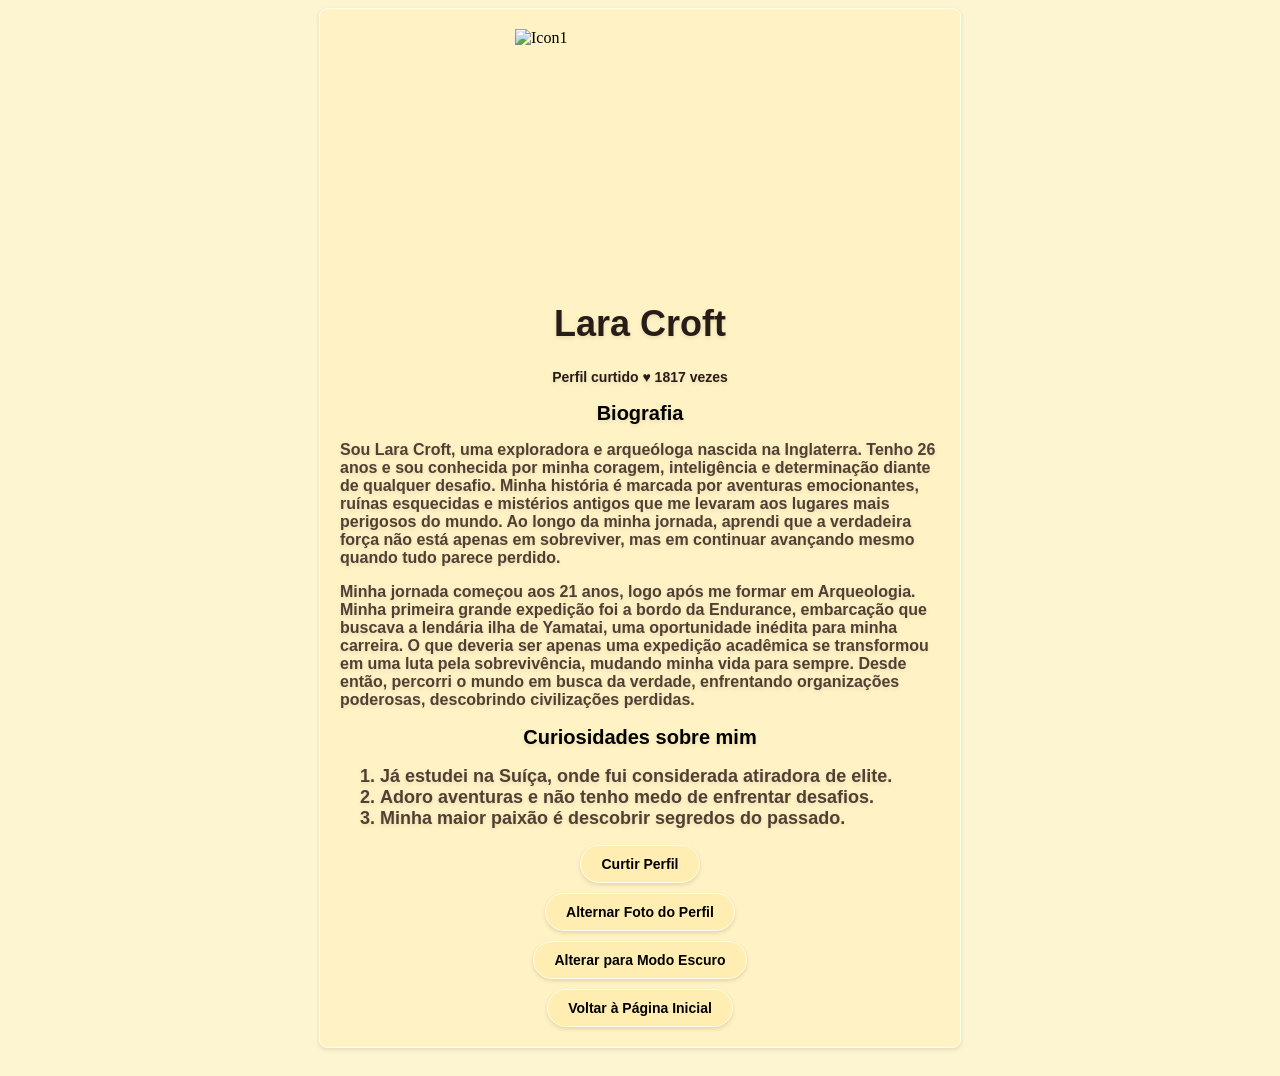
==== Portfolio.html @ 3c0066e9 "Adicionando" ====
<!DOCTYPE html>
<html lang="pt-br">
<head>

    <meta charset="UTF-8">
    <meta name="viewport" content="width=device-width, initial-scale=1.0">
    <title>Portfolio</title>
    <link rel="stylesheet" href="Portfolio.css">
    

</head>
<body>

<div class="caixa">

    <div class="icon">
    <img id="icon1" src="Imagens/Icon1.png" alt="Icon1">
   </div>

   <h1>Lara Croft</h1>

   <h3>Perfil curtido ♥ <span id="curtida">1817</span> vezes</h3>

   <h2>Biografia</h2>
   <p>Sou Lara Croft, uma exploradora e arqueóloga nascida na Inglaterra. Tenho 26 anos e sou conhecida por minha coragem, inteligência e determinação diante de qualquer desafio. Minha história é marcada por aventuras emocionantes, ruínas esquecidas e mistérios antigos que me levaram aos lugares mais perigosos do mundo. Ao longo da minha jornada, aprendi que a verdadeira força não está apenas em sobreviver, mas em continuar avançando mesmo quando tudo parece perdido.</p>
   <p>Minha jornada começou aos 21 anos, logo após me formar em Arqueologia. Minha primeira grande expedição foi a bordo da Endurance, embarcação que buscava a lendária ilha de Yamatai, uma oportunidade inédita para minha carreira. O que deveria ser apenas uma expedição acadêmica se transformou em uma luta pela sobrevivência, mudando minha vida para sempre. Desde então, percorri o mundo em busca da verdade, enfrentando organizações poderosas, descobrindo civilizações perdidas.</p>

   <h2>Curiosidades sobre mim</h2>
   <ol>
   <li>Já estudei na Suíça, onde fui considerada atiradora de elite.</li>
   <li>Adoro aventuras e não tenho medo de enfrentar desafios.</li>
   <li>Minha maior paixão é descobrir segredos do passado.</li>
   </ol>

   <button id="curtir" onclick="curtir()" class="curtir">Curtir Perfil</button>
   <button onclick="alterar()" class="alterar">Alternar Foto do Perfil</button>  
   <button onclick="modoescuro()" class="modoescuro">Alterar para Modo Escuro</button>
   <button onclick="window.open('Inicialportfolio.html', '_blank')" class="voltar">Voltar à Página Inicial</button>

<script src="Portfolio.js" defer></script>
</body>
</html>
---- Portfolio.css ----
body {
    background-color: #fdf5d1;
    display: flex;
    flex-direction: column;
    align-items: center;
}

.icon {
    width: 250px;
    height: 250px;
    margin-left: auto;
    margin-right: auto;
}

.icon img {
    width: 100%;
    height: 100%;
    object-fit: cover;
}

.alterar {
    background-color: #ffedb1;
    color: #000000;
    padding: 10px 20px;
    font-weight: bold;
    font-size: 14px;
    border: 1px solid #ffffe5;
    border-radius: 20px;
    cursor: pointer;
    box-shadow: 0 2px 4px rgba(0, 0, 0, 0.123);
    display: block;
    margin-top: 10px;
    margin-left: auto;
    margin-right: auto;
}

.alterar:hover {
  background-color: #ffeaa6;
  color: #1a1918;
}

.alterar:active {
  background-color: #ecdeb5;
  color: #000000;
}

.curtir {
    background-color: #ffedb1;
    color: #000000;
    padding: 10px 20px;
    font-weight: bold;
    font-size: 14px;
    border: 1px solid #ffffe5;
    border-radius: 20px;
    cursor: pointer;
    box-shadow: 0 2px 4px rgba(0, 0, 0, 0.123);
    display: block;
    margin-top: 10px;
    margin-left: auto;
    margin-right: auto;
}

.curtir:hover {
  background-color: #ffeaa6;
  color: #1a1918;
}

.curtir:active {
  background-color: #ecdeb5;
  color: #000000;
}

.modoescuro {
    background-color: #ffedb1;
    color: #000000;
    padding: 10px 20px;
    font-weight: bold;
    font-size: 14px;
    border: 1px solid #ffffe5;
    border-radius: 20px;
    cursor: pointer;
    box-shadow: 0 2px 4px rgba(0, 0, 0, 0.123);
    display: block;
    margin-top: 10px;
    margin-left: auto;
    margin-right: auto;
}

.modoescuro:hover {
  background-color: #ffeaa6;
  color: #1a1918;
}

.modoescuro:active {
  background-color: #ecdeb5;
  color: #000000;
}

.voltar {
    background-color: #ffedb1;
    color: #000000;
    padding: 10px 20px;
    font-weight: bold;
    font-size: 14px;
    border: 1px solid #ffffe5;
    border-radius: 20px;
    cursor: pointer;
    box-shadow: 0 2px 4px rgba(0, 0, 0, 0.123);
    display: block;
    margin-top: 10px;
    margin-left: auto;
    margin-right: auto;
}

.voltar:hover {
  background-color: #ffeaa6;
  color: #1a1918;
}

.voltar:active {
  background-color: #ecdeb5;
  color: #000000;
}

h1 {
   color: #271c17;
   text-align: center;
   font-family: 'Arial', sans-serif;
   font-size: 36px;
   text-shadow: 0 2px 4px rgba(0, 0, 0, 0.1);
}

h2 {
   color: #000000;
   text-align: center;
   font-family: 'Arial', sans-serif;
   font-size: 20px;
   text-shadow: 0 2px 4px rgba(0, 0, 0, 0.1);
}

p {
   color: #523f34;
   font-family: 'Arial', sans-serif;
   font-weight: bold;
   font-size: 16px;
   text-shadow: 0 2px 4px rgba(0, 0, 0, 0.1);
}

h3 {
   color: #271c17;
   text-align: center;
   font-family: 'Arial', sans-serif;
   font-size: 14px;
   text-shadow: 0 2px 4px rgba(0, 0, 0, 0.1);
}

li {
   color: #523f34;
   font-family: 'Arial', sans-serif;
   font-weight: bold;
   font-size: 18px;
   text-shadow: 0 2px 4px rgba(0, 0, 0, 0.1);
}

.caixa {
    background-color: rgb(255, 243, 197);
    padding: 20px;
    border: 1px solid #ffffe5;
    border-radius: 8px;
    box-shadow: 0 2px 4px rgba(0, 0, 0, 0.1);
    margin-bottom: 20px;
    max-width: 600px;
    flex-direction: column;
    align-items: center;
}

.escuro {
    background-color: #1a1918;
    color: #fdf5d1;
}

.escuro h2, .escuro h3{
    color: #fdf5d1;
}

.escuro h1{
    color: #fffef8;
}

.escuro p, .escuro li{
    color: #bea796;
}

.escuro .alterar, .escuro .curtir, .escuro .modoescuro, .escuro .voltar {
    background-color: #3a3a3a;
    color: #fdf5d1;
    border-color: #2c2b2a;
}

.escuro .caixa {
    background-color: #2c2b2a;
    border-color: #3a3a3a;
}

/* ------------ parte da pagina inicial ------------ */

.perfis {
    background-color: #fff3c5;
    padding: 20px;
    border: 1px solid #ffffe5;
    border-radius: 8px;
    box-shadow: 0 2px 4px rgba(0, 0, 0, 0.1);
    margin-bottom: 20px;
    max-width: 600px;
    display: grid;
    grid-template-columns: 150px minmax(0, 1fr);
    column-gap: 20px;
    row-gap: 8px;
    align-items: center;
}

.nome {
   grid-column: 2;
   grid-row: 1;
   margin: 0;
   color: #271c17;
   text-align: left;
   font-family: 'Arial', sans-serif;
   font-size: 36px;
   text-shadow: 0 2px 4px rgba(0, 0, 0, 0.1);
}

.fotoperfil {
    grid-column: 1;
    grid-row: 1 / span 3;
    width: 150px;
    height: 150px;
    border-radius: 50%;
    object-fit: cover;
    margin: 0;
}

.verperfil {
    grid-column: 2;
    grid-row: 3;
    justify-self: start;
    background-color: #ffedb1;
    color: #000000;
    padding: 10px 20px;
    font-weight: bold;
    font-size: 14px;
    border: 1px solid #ffffe5;
    border-radius: 20px;
    cursor: pointer;
    box-shadow: 0 2px 4px rgba(0, 0, 0, 0.123);
}

.verperfil:hover {
  background-color: #ffeaa6;
  color: #1a1918;
}

.verperfil:active {
  background-color: #ecdeb5;
  color: #000000;
}

.biografia {
    grid-column: 2;
    grid-row: 2;
    margin: 0;
    color: #523f34;
    font-family: 'Arial', sans-serif;
    font-weight: bold;
    font-size: 16px;
    text-shadow: 0 2px 4px rgba(0, 0, 0, 0.1);
    align-items: center;
}
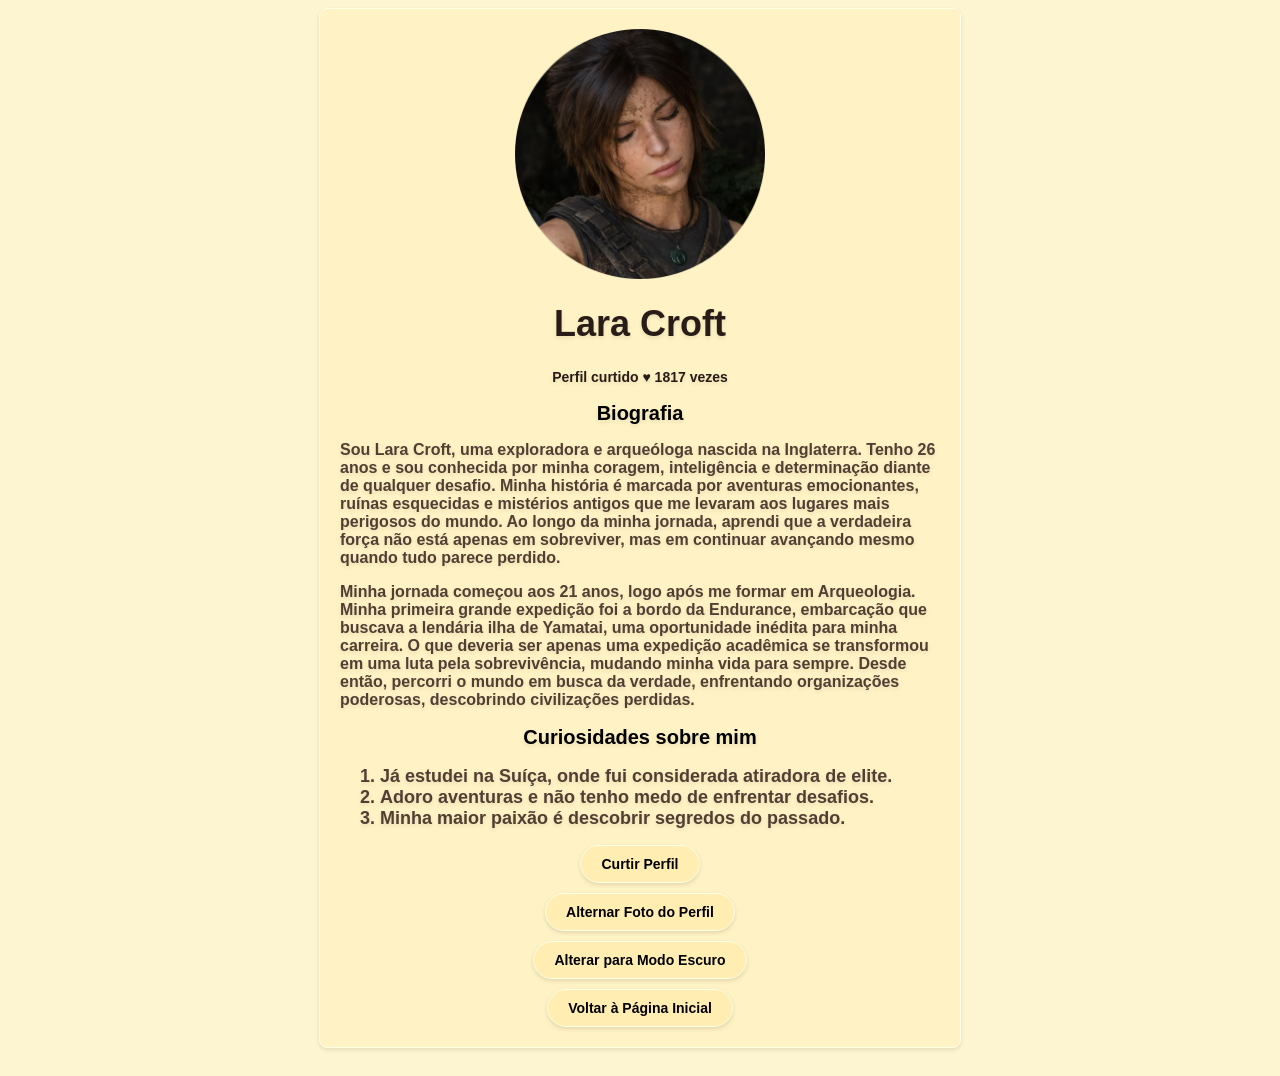
==== commit d575e178: "Refactor: Organize project structure and modernize code - Move images to /Imagens folder - Consolida" ====
--- a/Portfolio.html
+++ b/Portfolio.html
@@ -1,42 +1,38 @@
 <!DOCTYPE html>
 <html lang="pt-br">
 <head>
-
     <meta charset="UTF-8">
     <meta name="viewport" content="width=device-width, initial-scale=1.0">
-    <title>Portfolio</title>
+    <title>Portfolio - Lara Croft</title>
     <link rel="stylesheet" href="Portfolio.css">
-    
-
 </head>
 <body>
 
 <div class="caixa">
+    <div class="icon">
+        <img id="icon1" src="Imagens/Icon1.png" alt="Lara Croft">
+    </div>
 
-    <div class="icon">
-    <img id="icon1" src="Imagens/Icon1.png" alt="Icon1">
-   </div>
+    <h1>Lara Croft</h1>
+    <h3>Perfil curtido ♥ <span id="curtida">1817</span> vezes</h3>
 
-   <h1>Lara Croft</h1>
+    <h2>Biografia</h2>
+    <p>Sou Lara Croft, uma exploradora e arqueóloga nascida na Inglaterra. Tenho 26 anos e sou conhecida por minha coragem, inteligência e determinação diante de qualquer desafio. Minha história é marcada por aventuras emocionantes, ruínas esquecidas e mistérios antigos que me levaram aos lugares mais perigosos do mundo. Ao longo da minha jornada, aprendi que a verdadeira força não está apenas em sobreviver, mas em continuar avançando mesmo quando tudo parece perdido.</p>
+    <p>Minha jornada começou aos 21 anos, logo após me formar em Arqueologia. Minha primeira grande expedição foi a bordo da Endurance, embarcação que buscava a lendária ilha de Yamatai, uma oportunidade inédita para minha carreira. O que deveria ser apenas uma expedição acadêmica se transformou em uma luta pela sobrevivência, mudando minha vida para sempre. Desde então, percorri o mundo em busca da verdade, enfrentando organizações poderosas, descobrindo civilizações perdidas.</p>
 
-   <h3>Perfil curtido ♥ <span id="curtida">1817</span> vezes</h3>
+    <h2>Curiosidades sobre mim</h2>
+    <ol>
+        <li>Já estudei na Suíça, onde fui considerada atiradora de elite.</li>
+        <li>Adoro aventuras e não tenho medo de enfrentar desafios.</li>
+        <li>Minha maior paixão é descobrir segredos do passado.</li>
+    </ol>
 
-   <h2>Biografia</h2>
-   <p>Sou Lara Croft, uma exploradora e arqueóloga nascida na Inglaterra. Tenho 26 anos e sou conhecida por minha coragem, inteligência e determinação diante de qualquer desafio. Minha história é marcada por aventuras emocionantes, ruínas esquecidas e mistérios antigos que me levaram aos lugares mais perigosos do mundo. Ao longo da minha jornada, aprendi que a verdadeira força não está apenas em sobreviver, mas em continuar avançando mesmo quando tudo parece perdido.</p>
-   <p>Minha jornada começou aos 21 anos, logo após me formar em Arqueologia. Minha primeira grande expedição foi a bordo da Endurance, embarcação que buscava a lendária ilha de Yamatai, uma oportunidade inédita para minha carreira. O que deveria ser apenas uma expedição acadêmica se transformou em uma luta pela sobrevivência, mudando minha vida para sempre. Desde então, percorri o mundo em busca da verdade, enfrentando organizações poderosas, descobrindo civilizações perdidas.</p>
-
-   <h2>Curiosidades sobre mim</h2>
-   <ol>
-   <li>Já estudei na Suíça, onde fui considerada atiradora de elite.</li>
-   <li>Adoro aventuras e não tenho medo de enfrentar desafios.</li>
-   <li>Minha maior paixão é descobrir segredos do passado.</li>
-   </ol>
-
-   <button id="curtir" onclick="curtir()" class="curtir">Curtir Perfil</button>
-   <button onclick="alterar()" class="alterar">Alternar Foto do Perfil</button>  
-   <button onclick="modoescuro()" class="modoescuro">Alterar para Modo Escuro</button>
-   <button onclick="window.open('Inicialportfolio.html', '_blank')" class="voltar">Voltar à Página Inicial</button>
+    <button id="curtir" class="curtir">Curtir Perfil</button>
+    <button class="alterar">Alternar Foto do Perfil</button>  
+    <button class="modoescuro">Alterar para Modo Escuro</button>
+    <button class="voltar">Voltar à Página Inicial</button>
+</div>
 
 <script src="Portfolio.js" defer></script>
 </body>
-</html> +</html> 
--- a/Portfolio.css
+++ b/Portfolio.css
@@ -18,7 +18,7 @@
     object-fit: cover;
 }
 
-.alterar {
+.alterar, .curtir, .modoescuro, .voltar, .verperfil {
     background-color: #ffedb1;
     color: #000000;
     padding: 10px 20px;
@@ -29,97 +29,22 @@
     cursor: pointer;
     box-shadow: 0 2px 4px rgba(0, 0, 0, 0.123);
     display: block;
-    margin-top: 10px;
-    margin-left: auto;
-    margin-right: auto;
+    margin: 10px auto 0;
 }
 
-.alterar:hover {
+.alterar:hover, .curtir:hover, .modoescuro:hover, .voltar:hover, .verperfil:hover {
   background-color: #ffeaa6;
   color: #1a1918;
 }
 
-.alterar:active {
+.alterar:active, .curtir:active, .modoescuro:active, .voltar:active, .verperfil:active {
   background-color: #ecdeb5;
   color: #000000;
 }
 
-.curtir {
-    background-color: #ffedb1;
-    color: #000000;
-    padding: 10px 20px;
-    font-weight: bold;
-    font-size: 14px;
-    border: 1px solid #ffffe5;
-    border-radius: 20px;
-    cursor: pointer;
-    box-shadow: 0 2px 4px rgba(0, 0, 0, 0.123);
-    display: block;
-    margin-top: 10px;
-    margin-left: auto;
-    margin-right: auto;
-}
-
-.curtir:hover {
-  background-color: #ffeaa6;
-  color: #1a1918;
-}
-
-.curtir:active {
-  background-color: #ecdeb5;
-  color: #000000;
-}
-
-.modoescuro {
-    background-color: #ffedb1;
-    color: #000000;
-    padding: 10px 20px;
-    font-weight: bold;
-    font-size: 14px;
-    border: 1px solid #ffffe5;
-    border-radius: 20px;
-    cursor: pointer;
-    box-shadow: 0 2px 4px rgba(0, 0, 0, 0.123);
-    display: block;
-    margin-top: 10px;
-    margin-left: auto;
-    margin-right: auto;
-}
-
-.modoescuro:hover {
-  background-color: #ffeaa6;
-  color: #1a1918;
-}
-
-.modoescuro:active {
-  background-color: #ecdeb5;
-  color: #000000;
-}
-
-.voltar {
-    background-color: #ffedb1;
-    color: #000000;
-    padding: 10px 20px;
-    font-weight: bold;
-    font-size: 14px;
-    border: 1px solid #ffffe5;
-    border-radius: 20px;
-    cursor: pointer;
-    box-shadow: 0 2px 4px rgba(0, 0, 0, 0.123);
-    display: block;
-    margin-top: 10px;
-    margin-left: auto;
-    margin-right: auto;
-}
-
-.voltar:hover {
-  background-color: #ffeaa6;
-  color: #1a1918;
-}
-
-.voltar:active {
-  background-color: #ecdeb5;
-  color: #000000;
+.verperfil {
+    margin: 0;
+    justify-self: start;
 }
 
 h1 {
@@ -240,31 +165,6 @@
     margin: 0;
 }
 
-.verperfil {
-    grid-column: 2;
-    grid-row: 3;
-    justify-self: start;
-    background-color: #ffedb1;
-    color: #000000;
-    padding: 10px 20px;
-    font-weight: bold;
-    font-size: 14px;
-    border: 1px solid #ffffe5;
-    border-radius: 20px;
-    cursor: pointer;
-    box-shadow: 0 2px 4px rgba(0, 0, 0, 0.123);
-}
-
-.verperfil:hover {
-  background-color: #ffeaa6;
-  color: #1a1918;
-}
-
-.verperfil:active {
-  background-color: #ecdeb5;
-  color: #000000;
-}
-
 .biografia {
     grid-column: 2;
     grid-row: 2;
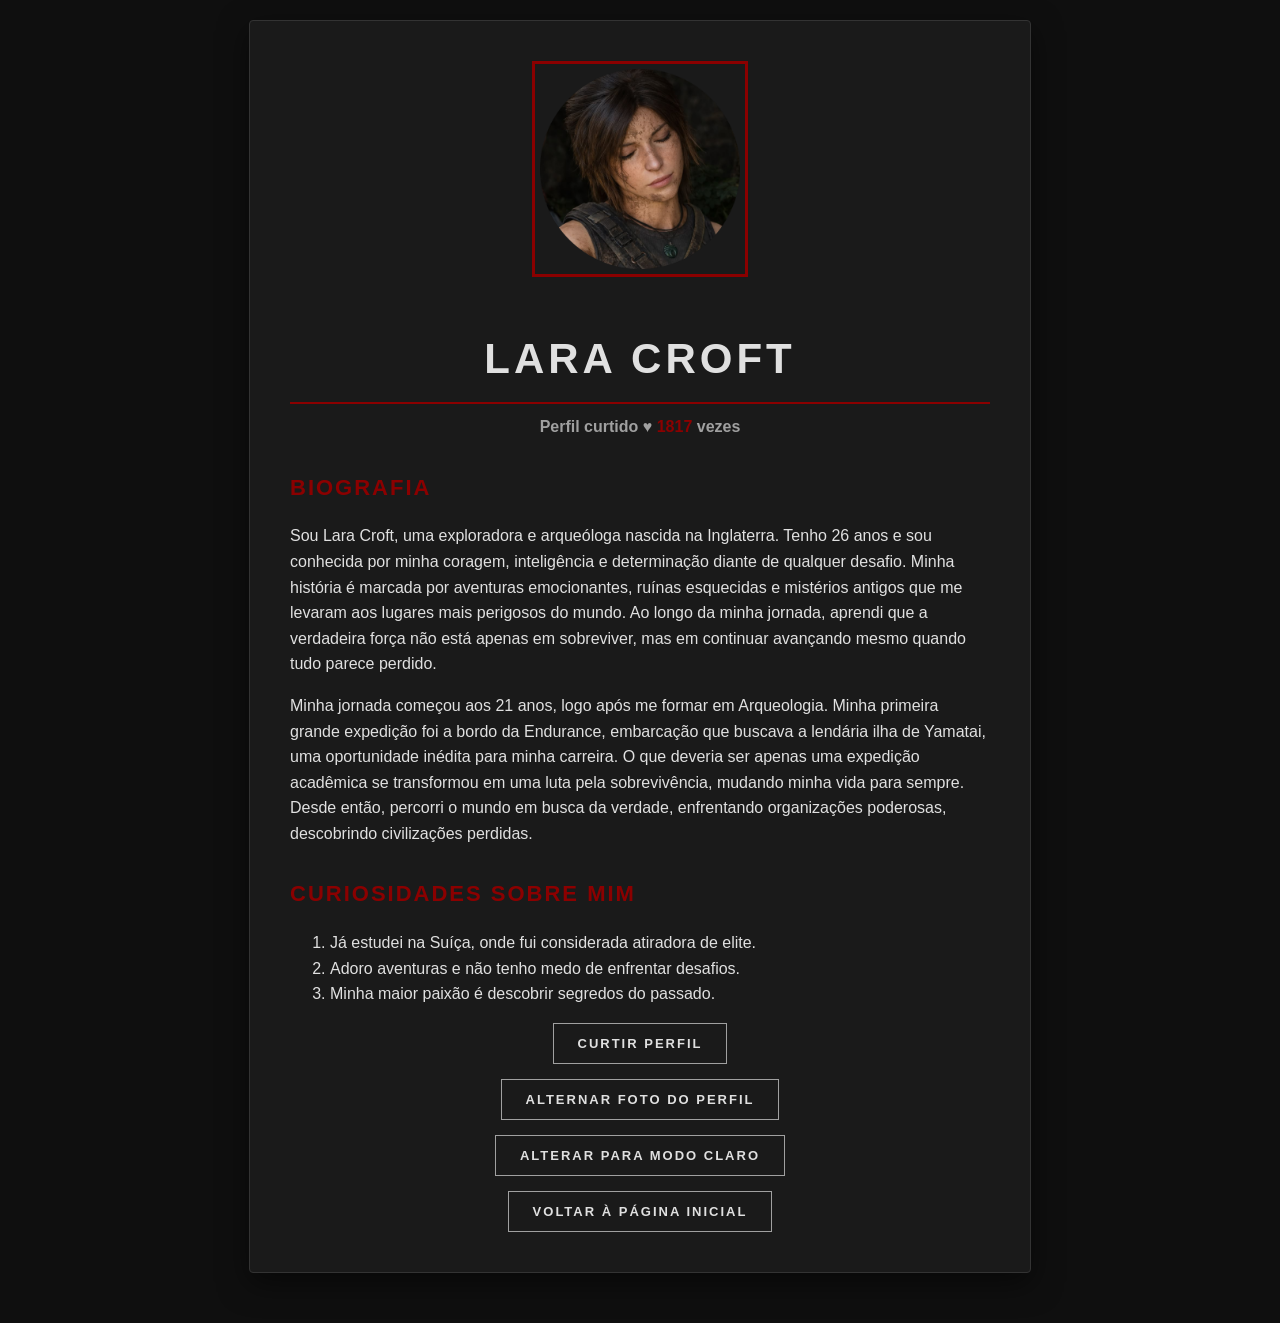
==== commit 2a4ee7e2: "Fix dark mode button text and HTML structure Updated the Portfolio.html file to correct the dark mod" ====
--- a/Portfolio.html
+++ b/Portfolio.html
@@ -29,7 +29,7 @@
 
     <button id="curtir" class="curtir">Curtir Perfil</button>
     <button class="alterar">Alternar Foto do Perfil</button>  
-    <button class="modoescuro">Alterar para Modo Escuro</button>
+    <button class="modoescuro">Alterar para Modo Claro</button>
     <button class="voltar">Voltar à Página Inicial</button>
 </div>
 
--- a/Portfolio.css
+++ b/Portfolio.css
@@ -1,15 +1,123 @@
+/* Variáveis de Tema */
+:root {
+    /* Tema Survivor (Padrão) */
+    --bg-body: #0f0f0f;
+    --bg-card: #1a1a1a;
+    --accent: #8b0000;
+    --accent-hover: #b30000;
+    --text-primary: #e0e0e0;
+    --text-secondary: #a0a0a0;
+    --border: #333;
+}
+
+/* Tema Claro (Alternativo) */
+body.claro {
+    --bg-body: #f5f5f5;
+    --bg-card: #ffffff;
+    --accent: #d32f2f;
+    --accent-hover: #b71c1c;
+    --text-primary: #212121;
+    --text-secondary: #616161;
+    --border: #ddd;
+}
+
 body {
-    background-color: #fdf5d1;
+    background-color: var(--bg-body);
+    color: var(--text-primary);
     display: flex;
     flex-direction: column;
     align-items: center;
-}
-
+    font-family: 'Segoe UI', Roboto, Helvetica, Arial, sans-serif;
+    margin: 0;
+    padding: 20px;
+    line-height: 1.6;
+    transition: background-color 0.3s ease, color 0.3s ease;
+}
+
+/* Layout do Container */
+.caixa {
+    background-color: var(--bg-card);
+    padding: 40px;
+    border: 1px solid var(--border);
+    border-radius: 4px;
+    box-shadow: 0 10px 30px rgba(0, 0, 0, 0.5);
+    margin-bottom: 30px;
+    max-width: 700px;
+    width: 100%;
+    transition: background-color 0.3s ease;
+}
+
+/* Estilo dos Botões */
+.alterar, .curtir, .modoescuro, .voltar, .verperfil {
+    background-color: transparent;
+    color: var(--text-primary);
+    padding: 12px 24px;
+    font-weight: bold;
+    font-size: 13px;
+    text-transform: uppercase;
+    letter-spacing: 2px;
+    border: 1px solid var(--text-secondary);
+    border-radius: 0;
+    cursor: pointer;
+    transition: all 0.3s ease;
+    display: block;
+    margin: 15px auto 0;
+    width: fit-content;
+}
+
+.alterar:hover, .curtir:hover, .modoescuro:hover, .voltar:hover, .verperfil:hover {
+    background-color: var(--accent);
+    border-color: var(--accent);
+    color: white;
+    transform: translateY(-2px);
+    box-shadow: 0 5px 15px rgba(139, 0, 0, 0.4);
+}
+
+/* Tipografia */
+h1 {
+    color: var(--text-primary);
+    text-align: center;
+    font-size: 42px;
+    text-transform: uppercase;
+    letter-spacing: 4px;
+    margin-bottom: 10px;
+    border-bottom: 2px solid var(--accent);
+    display: inline-block;
+    width: 100%;
+    padding-bottom: 10px;
+}
+
+h2 {
+    color: var(--accent);
+    font-size: 22px;
+    text-transform: uppercase;
+    letter-spacing: 2px;
+    margin-top: 30px;
+}
+
+h3 {
+    color: var(--text-secondary);
+    text-align: center;
+    font-size: 16px;
+    margin-top: 0;
+}
+
+p, li {
+    color: var(--text-primary);
+}
+
+span#curtida {
+    color: var(--accent);
+    font-weight: bold;
+}
+
+/* Imagens */
 .icon {
-    width: 250px;
-    height: 250px;
-    margin-left: auto;
-    margin-right: auto;
+    width: 200px;
+    height: 200px;
+    margin: 0 auto 20px;
+    border: 3px solid var(--accent);
+    padding: 5px;
 }
 
 .icon img {
@@ -18,161 +126,96 @@
     object-fit: cover;
 }
 
-.alterar, .curtir, .modoescuro, .voltar, .verperfil {
-    background-color: #ffedb1;
-    color: #000000;
-    padding: 10px 20px;
-    font-weight: bold;
-    font-size: 14px;
-    border: 1px solid #ffffe5;
-    border-radius: 20px;
-    cursor: pointer;
-    box-shadow: 0 2px 4px rgba(0, 0, 0, 0.123);
-    display: block;
-    margin: 10px auto 0;
-}
-
-.alterar:hover, .curtir:hover, .modoescuro:hover, .voltar:hover, .verperfil:hover {
-  background-color: #ffeaa6;
-  color: #1a1918;
-}
-
-.alterar:active, .curtir:active, .modoescuro:active, .voltar:active, .verperfil:active {
-  background-color: #ecdeb5;
-  color: #000000;
-}
-
-.verperfil {
+/* Página Inicial */
+.perfis {
+    background-color: var(--bg-card);
+    padding: 20px;
+    border-left: 4px solid var(--accent);
+    margin-bottom: 20px;
+    max-width: 800px;
+    width: 100%;
+    display: grid;
+    grid-template-columns: 120px 1fr;
+    gap: 20px;
+    align-items: center;
+}
+
+.fotoperfil {
+    width: 100px;
+    height: 100px;
+    object-fit: cover;
+}
+
+.nome {
+    font-size: 24px;
     margin: 0;
-    justify-self: start;
-}
-
-h1 {
-   color: #271c17;
-   text-align: center;
-   font-family: 'Arial', sans-serif;
-   font-size: 36px;
-   text-shadow: 0 2px 4px rgba(0, 0, 0, 0.1);
-}
-
-h2 {
-   color: #000000;
-   text-align: center;
-   font-family: 'Arial', sans-serif;
-   font-size: 20px;
-   text-shadow: 0 2px 4px rgba(0, 0, 0, 0.1);
-}
-
-p {
-   color: #523f34;
-   font-family: 'Arial', sans-serif;
-   font-weight: bold;
-   font-size: 16px;
-   text-shadow: 0 2px 4px rgba(0, 0, 0, 0.1);
-}
-
-h3 {
-   color: #271c17;
-   text-align: center;
-   font-family: 'Arial', sans-serif;
-   font-size: 14px;
-   text-shadow: 0 2px 4px rgba(0, 0, 0, 0.1);
-}
-
-li {
-   color: #523f34;
-   font-family: 'Arial', sans-serif;
-   font-weight: bold;
-   font-size: 18px;
-   text-shadow: 0 2px 4px rgba(0, 0, 0, 0.1);
-}
-
-.caixa {
-    background-color: rgb(255, 243, 197);
-    padding: 20px;
-    border: 1px solid #ffffe5;
-    border-radius: 8px;
-    box-shadow: 0 2px 4px rgba(0, 0, 0, 0.1);
-    margin-bottom: 20px;
-    max-width: 600px;
-    flex-direction: column;
-    align-items: center;
-}
-
-.escuro {
-    background-color: #1a1918;
-    color: #fdf5d1;
-}
-
-.escuro h2, .escuro h3{
-    color: #fdf5d1;
-}
-
-.escuro h1{
-    color: #fffef8;
-}
-
-.escuro p, .escuro li{
-    color: #bea796;
-}
-
-.escuro .alterar, .escuro .curtir, .escuro .modoescuro, .escuro .voltar {
-    background-color: #3a3a3a;
-    color: #fdf5d1;
-    border-color: #2c2b2a;
-}
-
-.escuro .caixa {
-    background-color: #2c2b2a;
-    border-color: #3a3a3a;
-}
-
-/* ------------ parte da pagina inicial ------------ */
-
-.perfis {
-    background-color: #fff3c5;
-    padding: 20px;
-    border: 1px solid #ffffe5;
-    border-radius: 8px;
-    box-shadow: 0 2px 4px rgba(0, 0, 0, 0.1);
-    margin-bottom: 20px;
-    max-width: 600px;
-    display: grid;
-    grid-template-columns: 150px minmax(0, 1fr);
-    column-gap: 20px;
-    row-gap: 8px;
-    align-items: center;
-}
-
-.nome {
-   grid-column: 2;
-   grid-row: 1;
-   margin: 0;
-   color: #271c17;
-   text-align: left;
-   font-family: 'Arial', sans-serif;
-   font-size: 36px;
-   text-shadow: 0 2px 4px rgba(0, 0, 0, 0.1);
-}
-
-.fotoperfil {
-    grid-column: 1;
-    grid-row: 1 / span 3;
-    width: 150px;
-    height: 150px;
-    border-radius: 50%;
-    object-fit: cover;
-    margin: 0;
+    color: var(--text-primary);
 }
 
 .biografia {
-    grid-column: 2;
-    grid-row: 2;
-    margin: 0;
-    color: #523f34;
-    font-family: 'Arial', sans-serif;
-    font-weight: bold;
-    font-size: 16px;
-    text-shadow: 0 2px 4px rgba(0, 0, 0, 0.1);
-    align-items: center;
+    color: var(--text-secondary);
+}
+
+button:disabled {
+    opacity: 0.5;
+    cursor: not-allowed;
+}
+
+ .acoes-perfil {
+  display: flex;
+  align-items: center;
+  justify-content: center;
+  gap: 10px;
+  margin-top: 10px;
+}
+
+.btn-curtir {
+  position: relative;
+  display: inline-flex;
+  align-items: center;
+  gap: 8px;
+  padding: 8px 16px;
+  border: 1px solid rgba(255, 255, 255, 0.25);
+  border-radius: 999px;
+  background: rgba(20, 20, 20, 0.75);
+  color: #f5f5f5;
+  font-weight: 600;
+  cursor: pointer;
+  overflow: visible;
+  transition: transform 0.15s ease, border-color 0.2s ease, background 0.2s ease;
+}
+
+.btn-curtir:hover {
+  transform: scale(1.05);
+  border-color: #e63946;
+}
+
+.btn-curtir.curtido {
+  border-color: #e63946;
+  background: rgba(230, 57, 70, 0.2);
+}
+
+.coracao-flutuante {
+  position: absolute;
+  bottom: 50%;
+  left: 50%;
+  font-size: 1.3rem;
+  pointer-events: none;
+  user-select: none;
+  animation: subirCoracao 1s ease-out forwards;
+}
+
+@keyframes subirCoracao {
+  0% {
+    opacity: 1;
+    transform: translate(-50%, 0) scale(0.7);
+  }
+  50% {
+    opacity: 0.9;
+    transform: translate(calc(-50% + var(--desvio-x, 0px)), -45px) scale(1.2);
+  }
+  100% {
+    opacity: 0;
+    transform: translate(calc(-50% + var(--desvio-x, 0px)), -90px) scale(1);
+  }
 }
